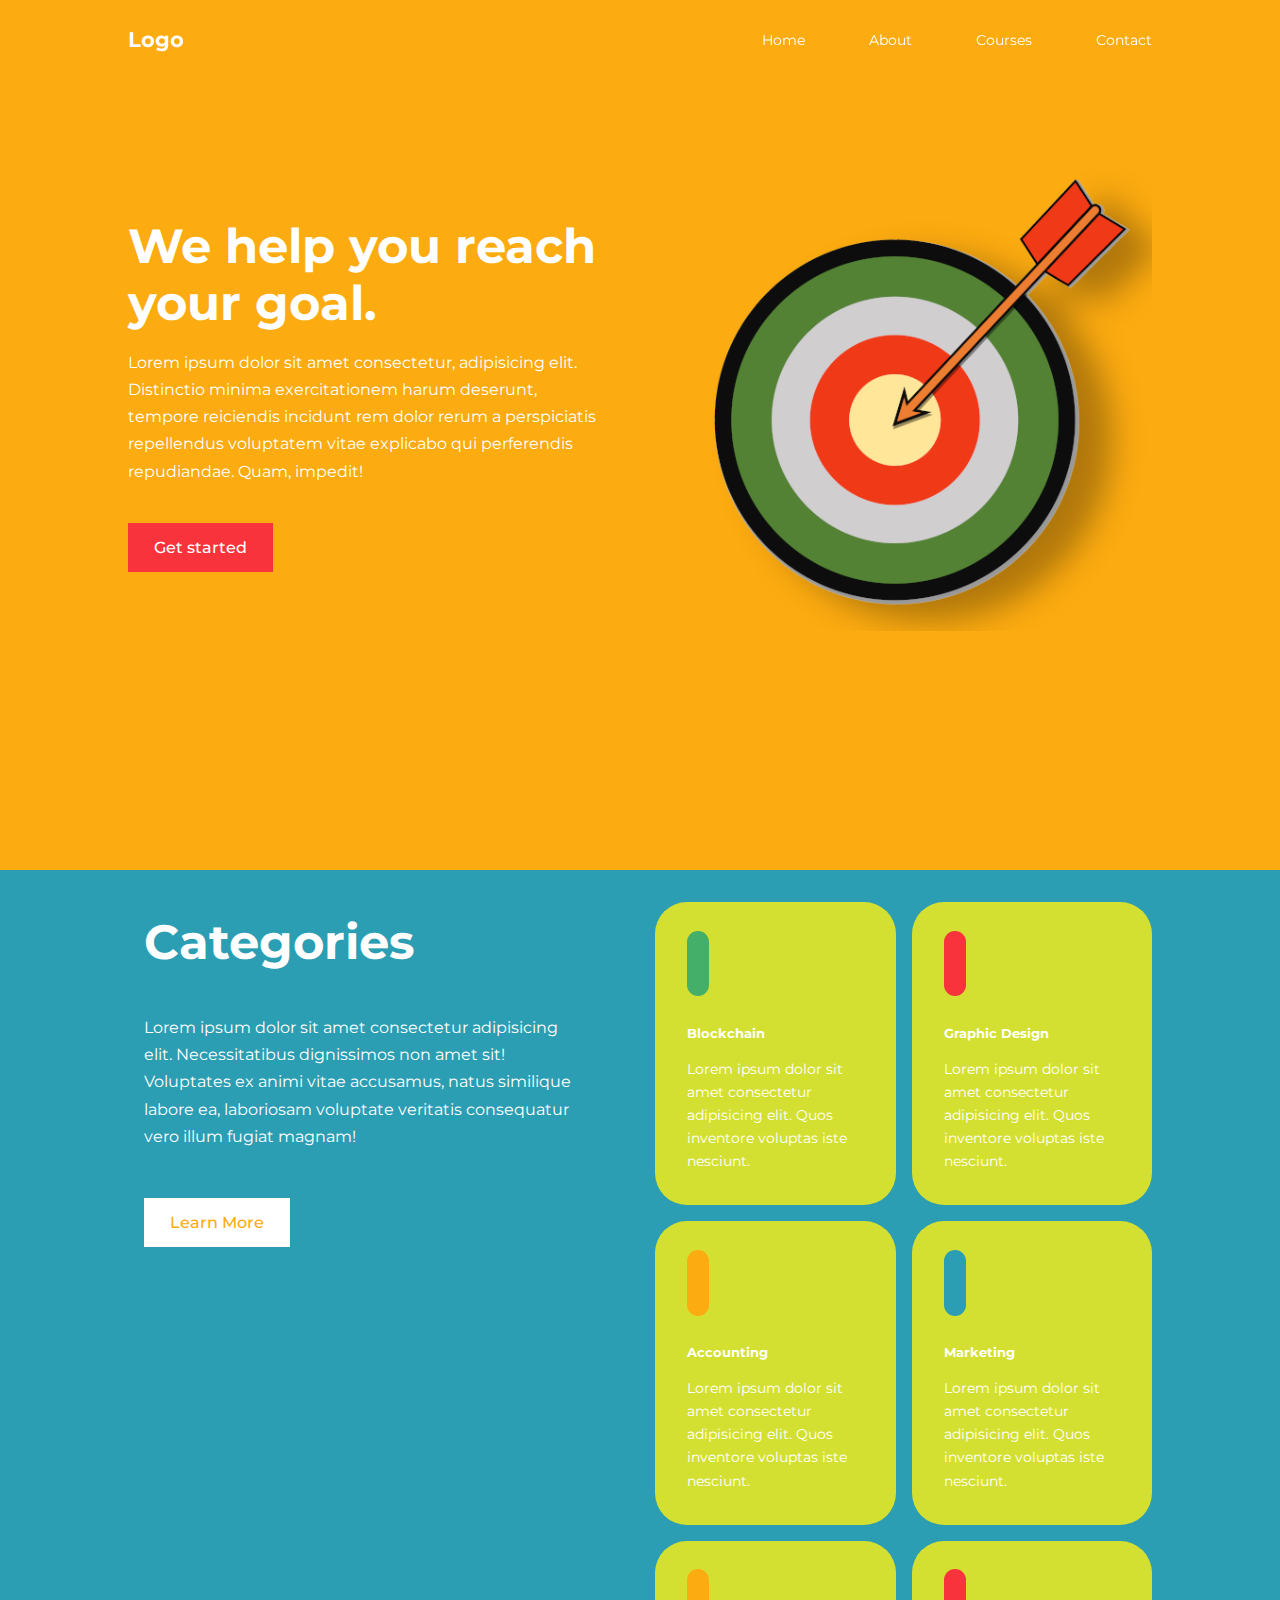
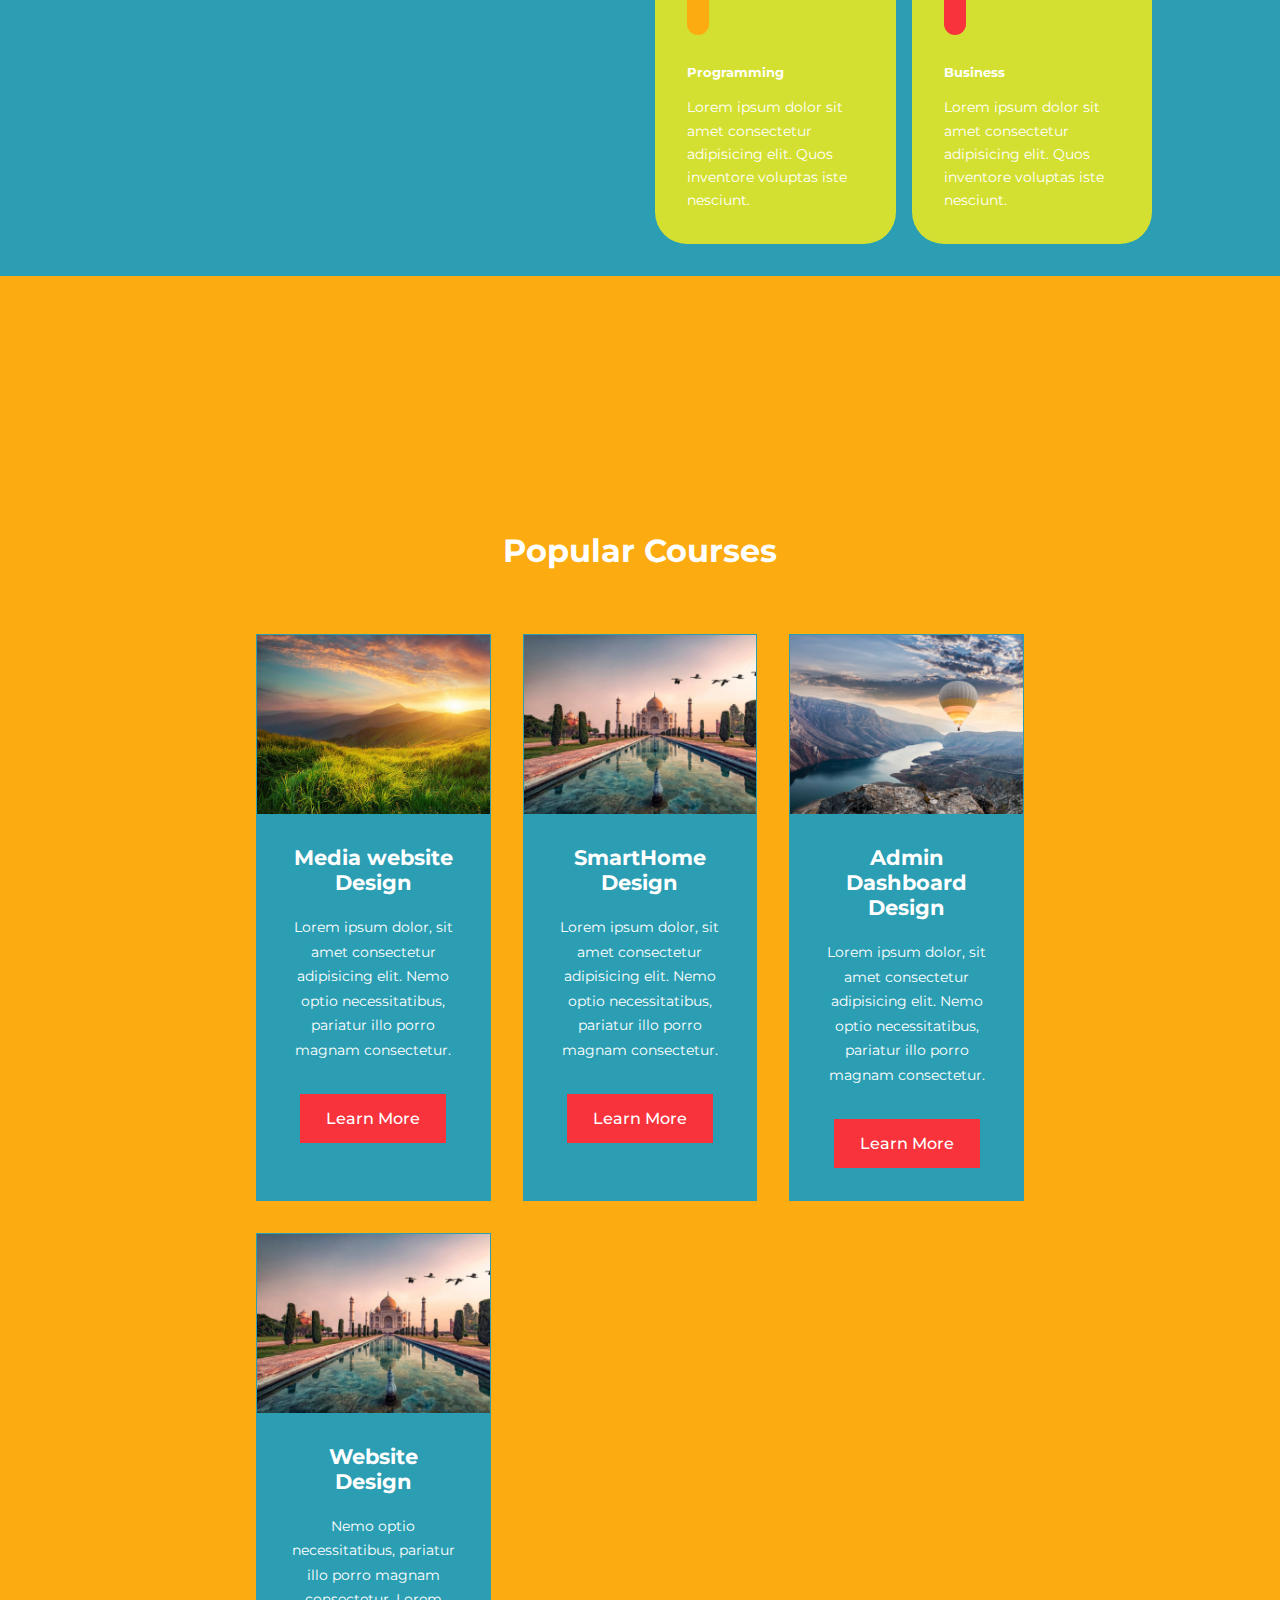
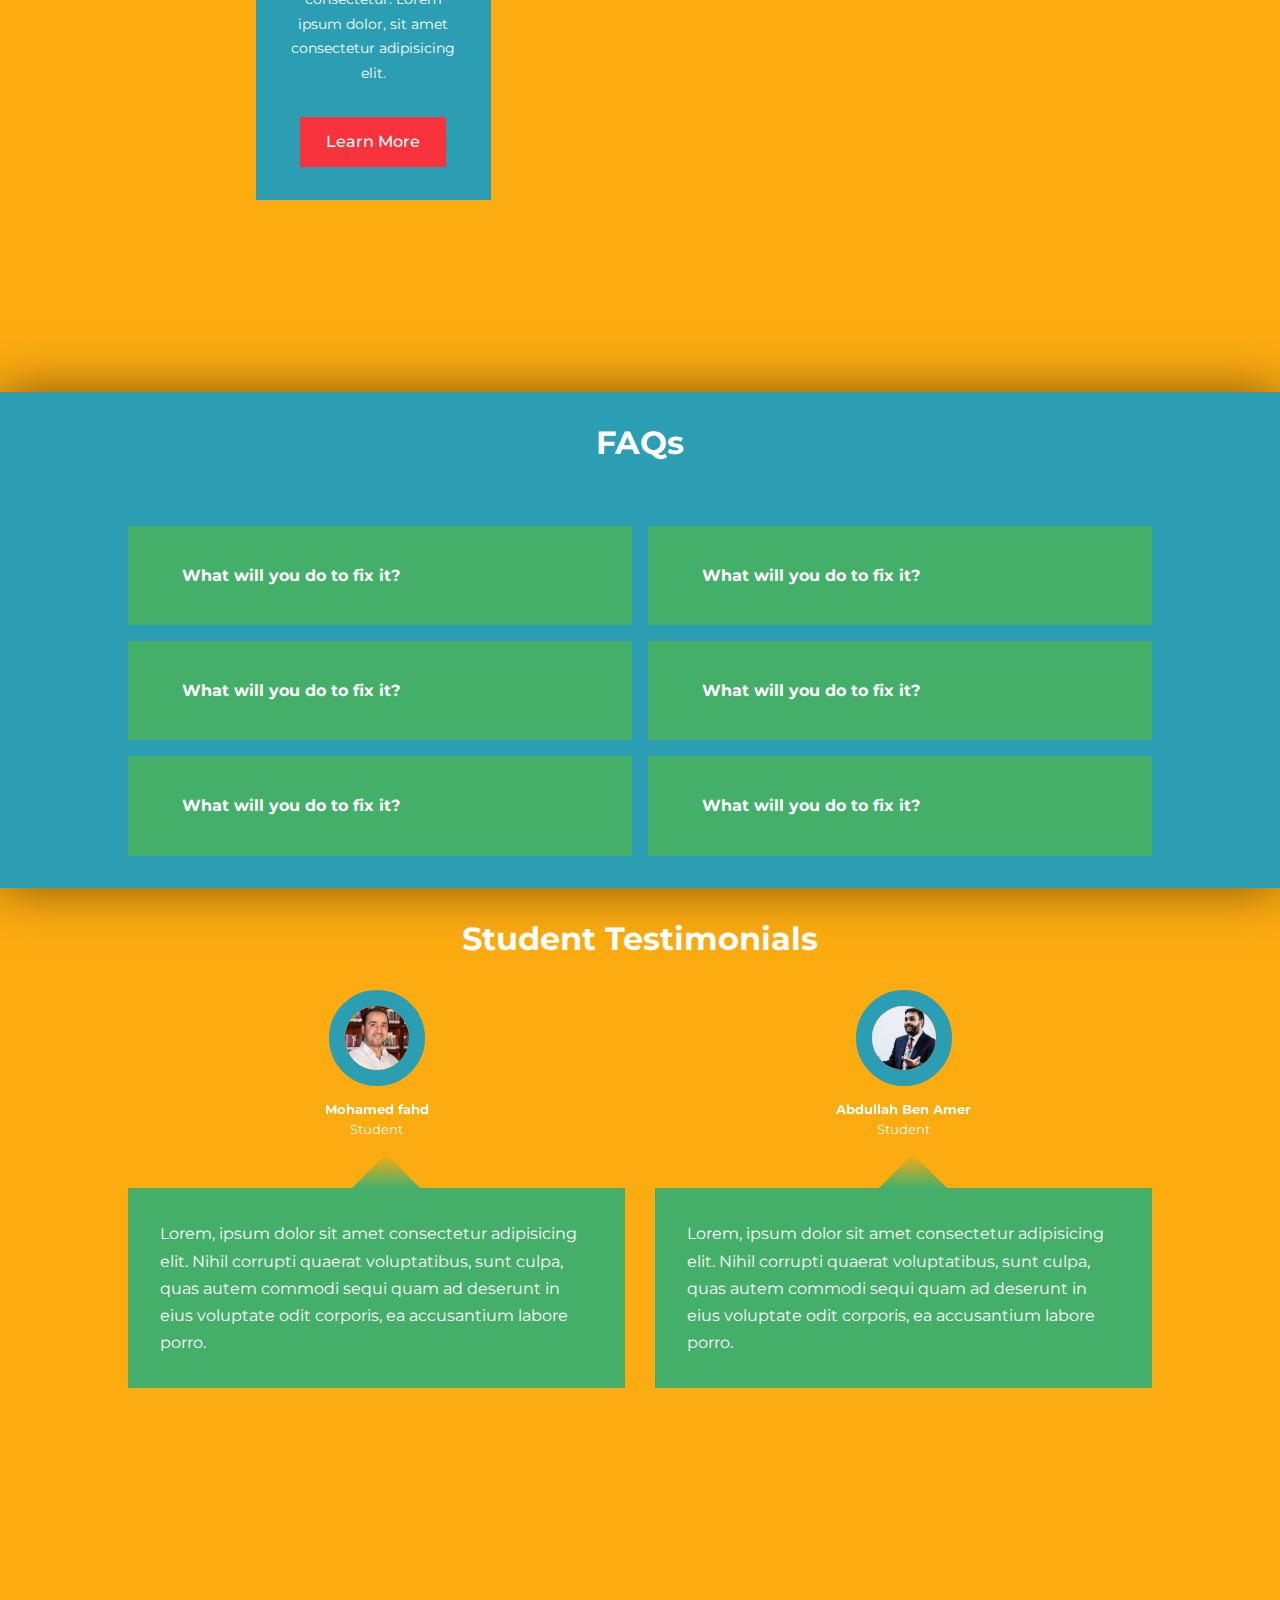
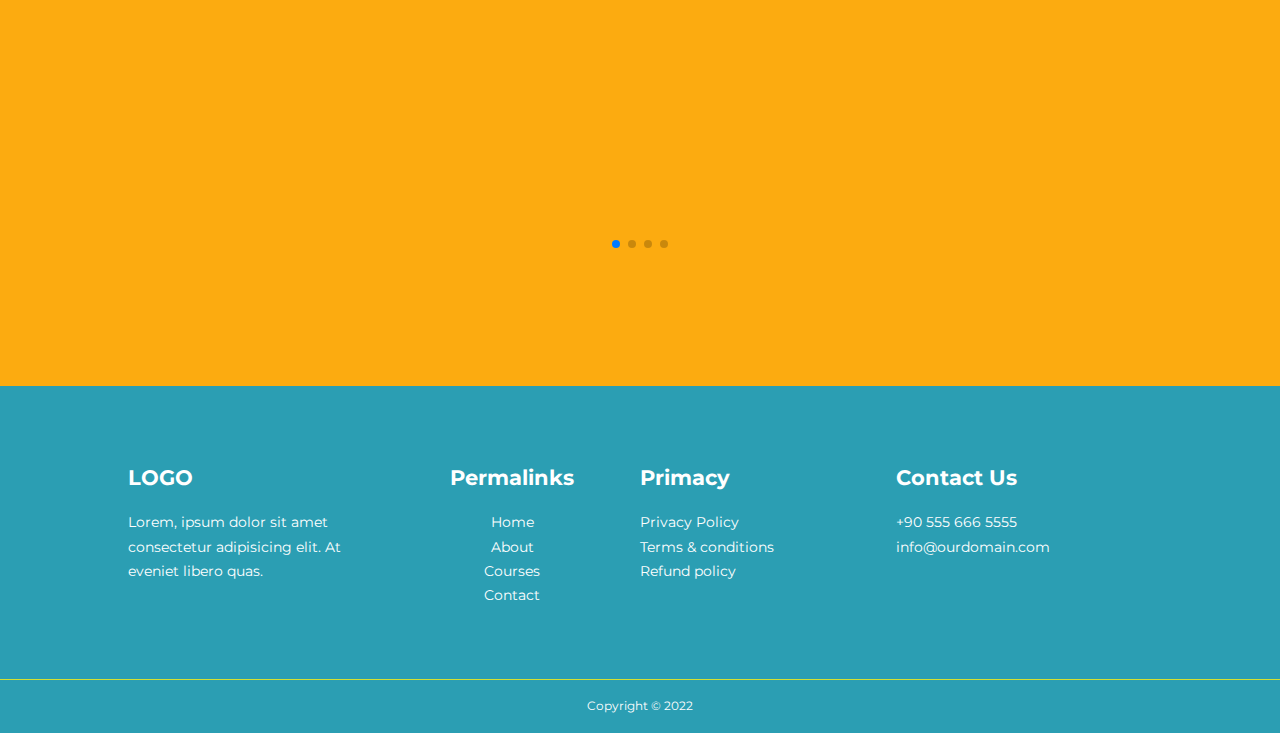
==== index.html @ db9fef86 "First upload education Alt" ====
<html lang="en">
<head>
    <meta charset="UTF-8">
    <meta http-equiv="X-UA-Compatible" content="IE=edge">
    <meta name="viewport" content="width=device-width, initial-scale=1.0">
<link rel="preconnect" href="https://fonts.googleapis.com">
<link rel="preconnect" href="https://fonts.gstatic.com" crossorigin>
<link href="https://fonts.googleapis.com/css2?family=Montserrat:ital,wght@0,100;0,200;0,300;0,400;0,500;0,600;0,700;0,800;0,900;1,100;1,200;1,300;1,400;1,500;1,600;1,700;1,800;1,900&family=Noto+Naskh+Arabic:wght@400;500;600;700&family=Roboto:ital,wght@0,100;0,300;0,400;0,500;1,300&family=Tajawal:wght@200;300;400;500&display=swap" rel="stylesheet">
        <title>education website</title>
       
        <link rel="stylesheet" href="./css/style.css">
        <link rel="stylesheet" href="https://unicons.iconscout.com/release/v2.1.6/css/unicons.css">

        <!-- Swiper JS CSS -->
        <link rel="stylesheet" href="https://unpkg.com/swiper@8/swiper-bundle.min.css"/>

</head>
<body>
  <nav>
    <div class="container nav_container">
      <a href="index.html"><h4>Logo</h4></a>  
      <ul class="nav_menu">
        <li><a href="index.html">Home</a></li>
        <li><a href="about.html">About</a></li>
        <li><a href="courses.html">Courses</a></li>
        <li><a href="contact.html">Contact</a></li>
      </ul>
      <button id="open-menu-btn"><i class="uil uil-bars"></i>
    </button>
    <button id="close-menu-btn"><i class="uil uil-multiply"></i>
    </button>
    </div>
  </nav>  

  <!-- ======== Start of hearder ======== -->
  <header>
    <div class="container header_container">
        <div class="header_left">
            <h1>We help you reach your goal.</h1>
            <p>Lorem ipsum dolor sit amet consectetur, adipisicing elit. Distinctio minima exercitationem harum deserunt, tempore reiciendis incidunt rem dolor rerum a perspiciatis repellendus voluptatem vitae explicabo qui perferendis repudiandae. Quam, impedit!</p>
            <a href="courses.html" class="btn btn-primary">Get started</a>
        </div>

        <div class="header_right">
            <div class="header_right-img">
                <img src="./images/header.png" alt="">
            </div>
        </div>
    </div>
  </header>

  <!-- ======== End of header ======== -->

  <!-- ======= Start of Categories ======== -->
<section class="categories">
<div class="container categories_container">
    <div class="categories_left">
        <h1>Categories</h1>
        <p>Lorem ipsum dolor sit amet consectetur adipisicing elit. Necessitatibus dignissimos non amet sit! Voluptates ex animi vitae accusamus, natus similique labore ea, laboriosam voluptate veritatis consequatur vero illum fugiat magnam!</p>
        <a href="#" class="btn btn-secondary">Learn More</a>
    </div>

    <div class="categories_right">
       <article class="category">
        <span class="category_icon"><i class="uil uil-bitcoin-circle"></i></span>
        <h5>Blockchain</h5>
        <p>Lorem ipsum dolor sit amet consectetur adipisicing elit. Quos inventore voluptas iste nesciunt.</p>
       </article>

       <article class="category">
        <span class="category_icon"><i class="uil uil-arrow"></i></span>
        <h5>Graphic Design</h5>
        <p>Lorem ipsum dolor sit amet consectetur adipisicing elit. Quos inventore voluptas iste nesciunt.</p>
       </article>

       <article class="category">
        <span class="category_icon"><i class="uil uil-apps"></i></span>
        <h5>Accounting</h5>
        <p>Lorem ipsum dolor sit amet consectetur adipisicing elit. Quos inventore voluptas iste nesciunt.</p>
       </article>

       <article class="category">
        <span class="category_icon"><i class="uil uil-award"></i></span>
        <h5>Marketing</h5>
        <p>Lorem ipsum dolor sit amet consectetur adipisicing elit. Quos inventore voluptas iste nesciunt.</p>
       </article>

       <article class="category">
        <span class="category_icon"><i class="uil uil-brackets-curly"></i></span>
        <h5>Programming</h5>
        <p>Lorem ipsum dolor sit amet consectetur adipisicing elit. Quos inventore voluptas iste nesciunt.</p>
       </article>

       <article class="category">
        <span class="category_icon"><i class="uil uil-book-open"></i></span>
        <h5>Business</h5>
        <p>Lorem ipsum dolor sit amet consectetur adipisicing elit. Quos inventore voluptas iste nesciunt.</p>
       </article>
        </div>

    </div>
</section>

<!-- =========== End of Categories ============= -->


<!-- ========= Courses Section ========== -->

<section class="courses">
    <h2>Popular Courses</h2>
    <div class="container courses_container">
        <article class="course">
            <div><img src="./images/course1.jpg" alt=""></div>
            <div class="course_info">
                <h4>Media website Design</h4>
            <p>Lorem ipsum dolor, sit amet consectetur adipisicing elit. Nemo optio necessitatibus, pariatur illo porro magnam consectetur.</p>
            <a href="courses.html" class="btn btn-primary">Learn More</a>

            </div>
            
        </article>

        <article class="course">
            <div><img src="./images/course2.jpg" alt=""></div>
            <div class="course_info">
                <h4>SmartHome Design</h4>
            <p>Lorem ipsum dolor, sit amet consectetur adipisicing elit. Nemo optio necessitatibus, pariatur illo porro magnam consectetur.</p>
            <a href="courses.html" class="btn btn-primary">Learn More</a>
            </div>
            
        </article>

        <article class="course">
            <div><img src="./images/course3.jpg" alt=""></div>
            <div class="course_info">
                <h4>Admin Dashboard Design</h4>
                <p>Lorem ipsum dolor, sit amet consectetur adipisicing elit. Nemo optio necessitatibus, pariatur illo porro magnam consectetur.</p>
                <a href="courses.html" class="btn btn-primary">Learn More</a>
            </div>
           
        </article>

        <article class="course">
            <div><img src="./images/course2.jpg" alt=""></div>
            <div class="course_info">
                <h4>Website Design</h4>
            <p>Nemo optio necessitatibus, pariatur illo porro magnam consectetur. Lorem ipsum dolor, sit amet consectetur adipisicing elit. </p>
            <a href="courses.html" class="btn btn-primary">Learn More</a>

            </div>
            
        </article>
    </div>
</section>

<!-- =============== FAQs section ================== -->

<section class="faqs">
    <h2>FAQs</h2>
    <div class="container faqs_container">
        <article class="faq">
            <div class="faq_icon"><i class="uil uil-plus"></i></div>
            <div class="question_answer">
                <h4>What will you do to fix it?</h4>
                <p>Lorem ipsum dolor sit amet consectetur adipisicing elit. Veritatis dolores commodi eveniet velit corrupti repudiandae aut labore cupiditate porro soluta consectetur quam illo officia asperiores laboriosam modi totam, earum accusamus.</p>
            </div>
        </article>

        <article class="faq">
            <div class="faq_icon"><i class="uil uil-plus"></i></div>
            <div class="question_answer">
                <h4>What will you do to fix it?</h4>
                <p>Lorem ipsum dolor sit amet consectetur adipisicing elit. Veritatis dolores commodi eveniet velit corrupti repudiandae aut labore cupiditate porro soluta consectetur quam illo officia asperiores laboriosam modi totam, earum accusamus.</p>
            </div>
        </article>

        <article class="faq">
            <div class="faq_icon"><i class="uil uil-plus"></i></div>
            <div class="question_answer">
                <h4>What will you do to fix it?</h4>
                <p>Lorem ipsum dolor sit amet consectetur adipisicing elit. Veritatis dolores commodi eveniet velit corrupti repudiandae aut labore cupiditate porro soluta consectetur quam illo officia asperiores laboriosam modi totam, earum accusamus.</p>
            </div>
        </article>

        <article class="faq">
            <div class="faq_icon"><i class="uil uil-plus"></i></div>
            <div class="question_answer">
                <h4>What will you do to fix it?</h4>
                <p>Lorem ipsum dolor sit amet consectetur adipisicing elit. Veritatis dolores commodi eveniet velit corrupti repudiandae aut labore cupiditate porro soluta consectetur quam illo officia asperiores laboriosam modi totam, earum accusamus.</p>
            </div>
        </article>

        <article class="faq">
            <div class="faq_icon"><i class="uil uil-plus"></i></div>
            <div class="question_answer">
                <h4>What will you do to fix it?</h4>
                <p>Lorem ipsum dolor sit amet consectetur adipisicing elit. Veritatis dolores commodi eveniet velit corrupti repudiandae aut labore cupiditate porro soluta consectetur quam illo officia asperiores laboriosam modi totam, earum accusamus.</p>
            </div>
        </article>

        <article class="faq">
            <div class="faq_icon"><i class="uil uil-plus"></i></div>
            <div class="question_answer">
                <h4>What will you do to fix it?</h4>
                <p>Lorem ipsum dolor sit amet consectetur adipisicing elit. Veritatis dolores commodi eveniet velit corrupti repudiandae aut labore cupiditate porro soluta consectetur quam illo officia asperiores laboriosam modi totam, earum accusamus.</p>
            </div>
        </article>
    </div>
</section>

<!-- =============== End of FAQs section ================== -->

<!-- ================= Testimonial section ================ -->

<section class="container testimonials_container mySwiper">
    <h2>Student Testimonials</h2>
    <div class="swiper-wrapper">
        <!---- swiper classes are imported and included from swiperjs.com ----->
        <article class="testimonial swiper-slide"> 
            <div class="avatar">
                <img src="./images/mf.jpg">
             </div>

                <div class="testimonial_info">
                    <h5>Mohamed fahd</h5>
                    <small>Student</small>
                </div>
                <div class="testimonial_body">
                    <p>Lorem, ipsum dolor sit amet consectetur adipisicing elit. Nihil corrupti quaerat voluptatibus, sunt culpa, quas autem commodi sequi quam ad deserunt in eius voluptate odit corporis, ea accusantium labore porro.

                    </p>
                </div>
        </article>     

        <article class="testimonial swiper-slide"> 
            <div class="avatar">
                <img src="./images/a.jpg">
             </div>

                <div class="testimonial_info">
                    <h5>Abdullah Ben Amer</h5>
                    <small>Student</small>
                </div>
                <div class="testimonial_body">
                    <p>Lorem, ipsum dolor sit amet consectetur adipisicing elit. Nihil corrupti quaerat voluptatibus, sunt culpa, quas autem commodi sequi quam ad deserunt in eius voluptate odit corporis, ea accusantium labore porro.
                        
                    </p>
                </div>
        </article>     

        <article class="testimonial swiper-slide"> 
            <div class="avatar">
                <img src="./images/oy.jpg">
             </div>

                <div class="testimonial_info">
                    <h5>Osama Younis</h5>
                    <small>Student</small>
                </div>
                <div class="testimonial_body">
                    <p>Lorem, ipsum dolor sit amet consectetur adipisicing elit. Nihil corrupti quaerat voluptatibus, sunt culpa, quas autem commodi sequi quam ad deserunt in eius voluptate odit corporis, ea accusantium labore porro.
                        
                    </p>
                </div>
        </article>     

        <article class="testimonial swiper-slide"> 
            <div class="avatar">
                <img src="./images/ahmed.jpg">
             </div>

                <div class="testimonial_info">
                    <h5>Bashir Sami</h5>
                    <small>Student</small>
                </div>
                <div class="testimonial_body">
                    <p>Lorem, ipsum dolor sit amet consectetur adipisicing elit. Nihil corrupti quaerat voluptatibus, sunt culpa, quas autem commodi sequi quam ad deserunt in eius voluptate odit corporis, ea accusantium labore porro.
                        
                    </p>
                </div>
        </article>     

        <article class="testimonial swiper-slide"> 
            <div class="avatar">
                <img src="./images/a.jpg">
             </div>

                <div class="testimonial_info">
                    <h5>Ali Bashir</h5>
                    <small>Student</small>
                </div>
                <div class="testimonial_body">
                    <p>Lorem, ipsum dolor sit amet consectetur adipisicing elit. Nihil corrupti quaerat voluptatibus, sunt culpa, quas autem commodi sequi quam ad deserunt in eius voluptate odit corporis, ea accusantium labore porro.
                        
                    </p>
                </div>
        </article>     
        <div class="swiper-pagination"></div>
        
    </div>
    
</section>

 <!-- ===================  End of Testimonial section ===================== -->

<footer>
    <div class="container footer_container">
        <div class="footer_1">
            <a href="index.html" class="footer_logo"><h4>LOGO</h4></a>
            <p>Lorem, ipsum dolor sit amet consectetur adipisicing elit. At eveniet libero quas.</p>
         </div>
         <div class="footer_2">
            <h4>Permalinks</h4>
            <ul class="permalinks">
                <li><a href="index.html">Home</a></li>
                <li><a href="about.html">About</a></li>
                <li><a href="courses.html">Courses</a></li>
                <li><a href="contact.html">Contact</a></li>

            </ul>
        </div>

            <div class="footr_3">
                <h4>Primacy</h4>
                <ul class="privacy">
                    <li><a href="#">Privacy Policy</a></li>
                    <li><a href="#">Terms & conditions</a></li>
                    <li><a href="#">Refund policy</a></li>
                    
                </ul>
            </div>

            <div class="footer_4">
                <h4>Contact Us</h4>
            <div>
                <p>+90 555 666 5555</p>
                <p>info@ourdomain.com</p>
            </div>

            <ul class="footer_socials">
                <li><a href="#"><i class="uil uil-facebook-f"></i></a></li>
                <li><a href="#"><i class="uil uil-instagram-alt"></i></a></li>
                <li><a href="#"><i class="uil uil-twitter"></i></a></li>
                <li><a href="#"><i class="uil uil-linkedin-alt"></i></a></li>
            </ul>
            </div>
                       
    </div>
    <div class="footer_copyright">
        <small>Copyright &copy; 2022</small>
    </div>
</footr>

<script src="https://unpkg.com/swiper@8/swiper-bundle.min.js"></script>
<script src="./scripts/main.js"></script>

<script>
    var swiper = new Swiper(".mySwiper", {
      slidesPerView: 1,
      spaceBetween: 30,
      pagination: {
        el: ".swiper-pagination",
        clickable: true,
      },

      //when on mobile screen width of >= 600px
       breakpoints: {
            600: {
                slidesPerView: 2
            }
       }

    });
  </script>


</body>
</html>
---- css/style.css ----
* {
    margin: 0;
    padding: 0;
    border: 0;
    outline: 0;
    text-decoration: none;
    list-style: none;
    box-sizing: border-box;
}

:root {

    --color-primary: #44af69;
    --color-success: #fcab10;
    --color-warning: #2B9EB3;
    --color-danger: #f8333c;
    --color-danger-variant: rgba(247,88,66,0.4);
    --color-white: #fff;
    --color-light: rgba(255,255,255,0.7);
    --color-black: #000;
    --color-bg: #fcab10;
    --color-bg1: #2B9EB3;
    --color-bg2: #d4e031;

    --container-width-lg: 80%;
    --container-width-md: 90%;
    --container-width-sm: 94%;

    --transition: all 400ms ease;
}

body {
    font-family: 'Montserrat', sans-serif;
    line-height: 1.7;
    background: var(--color-bg);
    color:var(--color-white);
}

.container {
    width: var(--container-width-lg);
    margin: 0 auto;
}

section {
    padding: 2rem 0; /*1 REM = 16 PIXEL*/
}

section h2 {
text-align: center;
margin-bottom: 4 rem;
}

h1, h2, h3, h4, h5 {
    line-height: 1.2;
}

h1 {
    font-size: 3rem;
}

h2 {
    font-size: 2rem;
    }

h3 {
    font-size: 1.6rem;
    }

h4 {
    font-size: 1.3rem;
    }

a {
    color: var(--color-white);
}

img {
    width: 100%;
    display: block;
    object-fit: cover;
}

.btn {
    display: inline-block;
    background: var(--color-white);
    color: var(--color-black);
    padding: 1 rem 2rem;
    border: 1px solid transparent;
    font-weight: 500;
    transition: var(--transition);
}

.btn:hover {
    background: transparent;
    color: var(--color-white);
    border-color: var(--color-white);
}

.btn-primary {
    background: var(--color-danger);
    color: var(--color-white);
    padding: 10px 25px;
}

.btn-secondary {
    background: var(--color-white);
    color: var(--color-bg);
    padding: 10px 25px;
}

/*============== NAVBAR =============*/

nav {
    background: transparent;
    width: 100%;
    /* width: 100vm; */
    height: 5rem;
    position: fixed;
    top: 0;
    z-index: 11;
}

.nav_container {
    height: 100%;
    display: flex;
    justify-content: space-between;
    align-items: center;
}

nav button {
    display: none;
    }

.nav_menu {
    display: flex;
    align-items: center;
    gap: 4rem;
}

.nav_menu a {
    font-size: 0.9rem;
    transition: var(--transition);
    }

.nav_menu a:hover {
    color: var(--color-primary);
    

}

/*used in Javascript to change the navbar background color*/
.window-scroll {
    background: var(--color-primary);
    box-shadow: 0 1rem 2rem rgba(0,0,0,0.2);
}
/*======== hearder styles======== */

header {
    position: relative;
    top: 5rem;
    /* overflow: hidden; */
    height: 70vh;
    margin-bottom: 15rem;

}

.header_container {
    display: grid;
    grid-template-columns: 1fr 1fr;
    align-items: center;
    gap: 5rem;
    height: 100%;
}

.header_left p {
    margin: 1rem 0 2.4rem;
}

.header_right {
    overflow: hidden;
}

.header_right img {
    filter: drop-shadow(2rem 1rem 1rem rgba(0,0,0,0.3));
   
}

/*======== Categories ======== */

.categories {
    background: var(--color-bg1);
    /* height: 29rem; */
}

.categories h1 {
    line-height: 1;
    margin-bottom: 3rem;
}

.categories_container {
    display: grid;
    /* grid-template-columns: 39% 59%; */
    grid-template-columns: repeat(auto-fit, minmax(300px, 1fr)); 
    /*Adapt with small screens*/
    grid-column-gap: 30px; /* horizontal space*/
    grid-row-gap: 30px; /* vertical space*/
}

.categories_left {
    margin-right: 2rem;
    padding: 1rem;
}

.categories_left p {
    margin: 1rem 0 3rem;
}


.categories_right {
    display: grid;
    grid-template-columns: repeat(auto-fit, minmax(200px, 1fr));
    gap: 1rem;
}

.category {
    background: var(--color-bg2);
    padding: 2rem;
    border-radius: 2rem;
    transition: var(--transition);
}

.category:hover {
    box-shadow: 0 3rem 3rem rgba(0,0,0,0.3);
    z-index: 1;
}

.category:nth-child(2) .category_icon {
    background: var(--color-danger);
}

.category:nth-child(3) .category_icon {
    background: var(--color-success);
}

.category:nth-child(4) .category_icon {
    background: var(--color-warning);
}

.category:nth-child(5) .category_icon {
    background: var(--color-success);
}

.category:nth-child(6) .category_icon {
    background: var(--color-danger);
}

.category_icon {
    background: var(--color-primary);
    padding: 0.7rem;
    border-radius: 0.9rem;
    font-size: 2.2rem;
}


.category h5 {
    margin: 2rem 0 1rem;
}

.category p {
    font-size: 0.85rem;
}


/* ============= Popular Courses ============== */

.courses {
    margin: 10rem;
}

.courses h2 {
    margin: 4rem;
}

.courses_container {
    display: grid;
    grid-template-columns: repeat(3, 1fr);
    gap: 2rem;
}

.course {
    background: var(--color-bg1);
    text-align: center;
    border: 1px solid transparent;
    transition: var(--transition);
}

.course:hover {
    background: transparent;
    border-color: var(--color-primary);
}

.course_info {
    padding: 2rem;

}

.course_info p {
    padding: 1.2rem 0 2rem;
    font-size: 0.9rem;

}

/* ====================  FAQs styles  ====================== */

.faqs {
    background: var(--color-bg1);
    box-shadow: 0 0 3rem rgba(0,0,0,0.5);
  
}

.faqs h2 {
    margin-bottom: 4rem;
}

.faqs_container {
    display: grid;
    grid-template-columns: 1fr 1fr;
    gap: 1rem;

}

.faq {
    padding: 2rem;
    display: flex;
    align-items: center;
    gap: 1.4rem;
    height: fit-content;
    background: var(--color-primary);
    cursor: pointer;
}

.faq h4 {
    font-size: 1rem;
    line-height: 2.2;
}

.faq_icon {
    align-self: flex-start;
    font-size: 1.2rem;
}

.faq p {
    margin-top: 0.8rem;
    display: none;
}

.faq.open p {
    display: block;
}

/* ==============Testimonials============= */

.testimonials_container {
    overflow-x: hidden;
    position: relative;
    margin-bottom: 5rem;
}

.testimonial {
    padding-top: 2rem;
}

.avatar {
    width: 6rem;
    height: 6rem;
    border-radius: 50%;
    overflow: hidden;
    margin: 0 auto 1rem;
    border: 1rem solid var(--color-bg1);
}

.testimonial_info {
    text-align: center;
}

.testimonial_body {
    background: var(--color-primary);
    padding: 2rem;
    margin-top: 3rem;
    position: relative;
}

.testimonial_body::before {
    content: "";
    display: block;
    background: linear-gradient(135deg, transparent, var(--color-primary), var(--color-primary));
    width: 3rem;
    height: 3rem;
    position: absolute;
    left: 47%;
    top: -1.5rem;
    transform: rotate(45deg);
}


.swiper-wrapper {
    /* padding-bottom: 1rem !important; */
    margin-bottom: 1rem !important;
}
/* ==============Footer styles ============= */

footer {
    background: var(--color-bg1);
    padding-top: 5rem;
    font-size: 0.9rem;

}

.footer_container {
    display: grid;
    grid-template-columns: repeat(4, 1fr);
}

.footer_container > div h4 {
    margin-bottom: 1.2rem;
}

.footer_1 p {
    margin: 0 1rem 2rem 0;

}

.footer_2 {
    text-align: center;
}

.footer_3 {
    margin: 0 1rem 2rem 0;
}

.footer ul li {
    margin-bottom: 0.7rem;
}

.footer ul li a:hover {
    text-decoration: underline;
}

.footer_socials {
    display: flex;
    gap: 1.2rem;
    font-size: 1.4rem;
    margin-top: 2rem;
}

.footer_copyright {
    text-align: center;
    margin-top: 4rem;
    padding: 1rem 0;
    border-top: 1px solid var(--color-bg2);
}

/* ========= MEDIA QUERIES (TABLET)======= */

@media screen and (max-width: 1024px) {
   .container {
        width: var(--container-width-md);
     
   }
    
   h1 {
    font-size: 2.2rem;
   }

   h2 {
    font-size: 1.7rem;
   }

   h3 {
    font-size: 1.4rem;
   }

   h4 {
    font-size: 1.2rem;
   }

   /* ============ tablet Navbar ==========*/

   nav button {
    display: inline-block;
    background: transparent;
    font-size: 1.8rem;
    color: var(--color-white);
    cursor: pointer;
   }

   nav button#close-menu-btn {
    display: none;
   }

.nav_menu {
    position: fixed;
    top: 5rem;
    right: 5%;
    height: fit-content;
    width: 18rem;
    flex-direction: column;
    gap: 0;
    display: none;
}

.nav_menu li {
    width: 100%;
    height: 5.8rem;
    animation: animateNavItems 400ms linear forwards;
    transform-origin: top right;
    opacity: 0;
}

.nav_menu li:nth-child(2) {
    animation-delay: 200ms;
}

.nav_menu li:nth-child(3) {
    animation-delay: 400ms;
}

.nav_menu li:nth-child(4) {
    animation-delay: 600ms;
}


@keyframes animateNavItems {
    0% {
        transform: rotateZ(-90deg);
    }
    100% {
        transform: rotateZ(0deg);
        opacity: 1;

    }
    
}
.nav_menu li a {
    background: var(--color-primary);
    box-shadow: -4rem 6rem 10rem rgba(0, 0, 0, 0.6);
    width: 100%;
    height: 100%;
    display:grid;
    place-items: center;
}

.nav_menu li a:hover {
    background: var(--color-bg2);
    color: var(--color-white);
}

/* ========= Header section for tablet ======= */

header {
    height: 52vh;
    margin-bottom: 4rem;
     overflow: hidden;
}

.header_container {
    gap: 0;
    /* padding-top: 20rem; */
    padding-bottom: 3rem;
  

}

/* ======= Categories ======= */
    .categories {
        height: auto;
    }

    
    .categories_left {
        margin-right: 0;
    }

    .categories_right {
        display: grid;
        grid-template-columns: repeat(minmax(300px, 1fr));
    }


        /* ========= Courses ========== */
    .courses {
        margin-top: 0px;
    }

    .courses_container {
        grid-template-columns: 1fr;
  
    }

    /* ========== FAQs ========== */

    .faqs_container {
        grid-template-columns: 1fr;
    }

    .faq {
        padding: 1.5rem;
    }

     /* ========== Footer ========== */

     .footer_container {
        grid-template-columns: 1fr 1fr;
        row-gap: 2rem;
     }
}
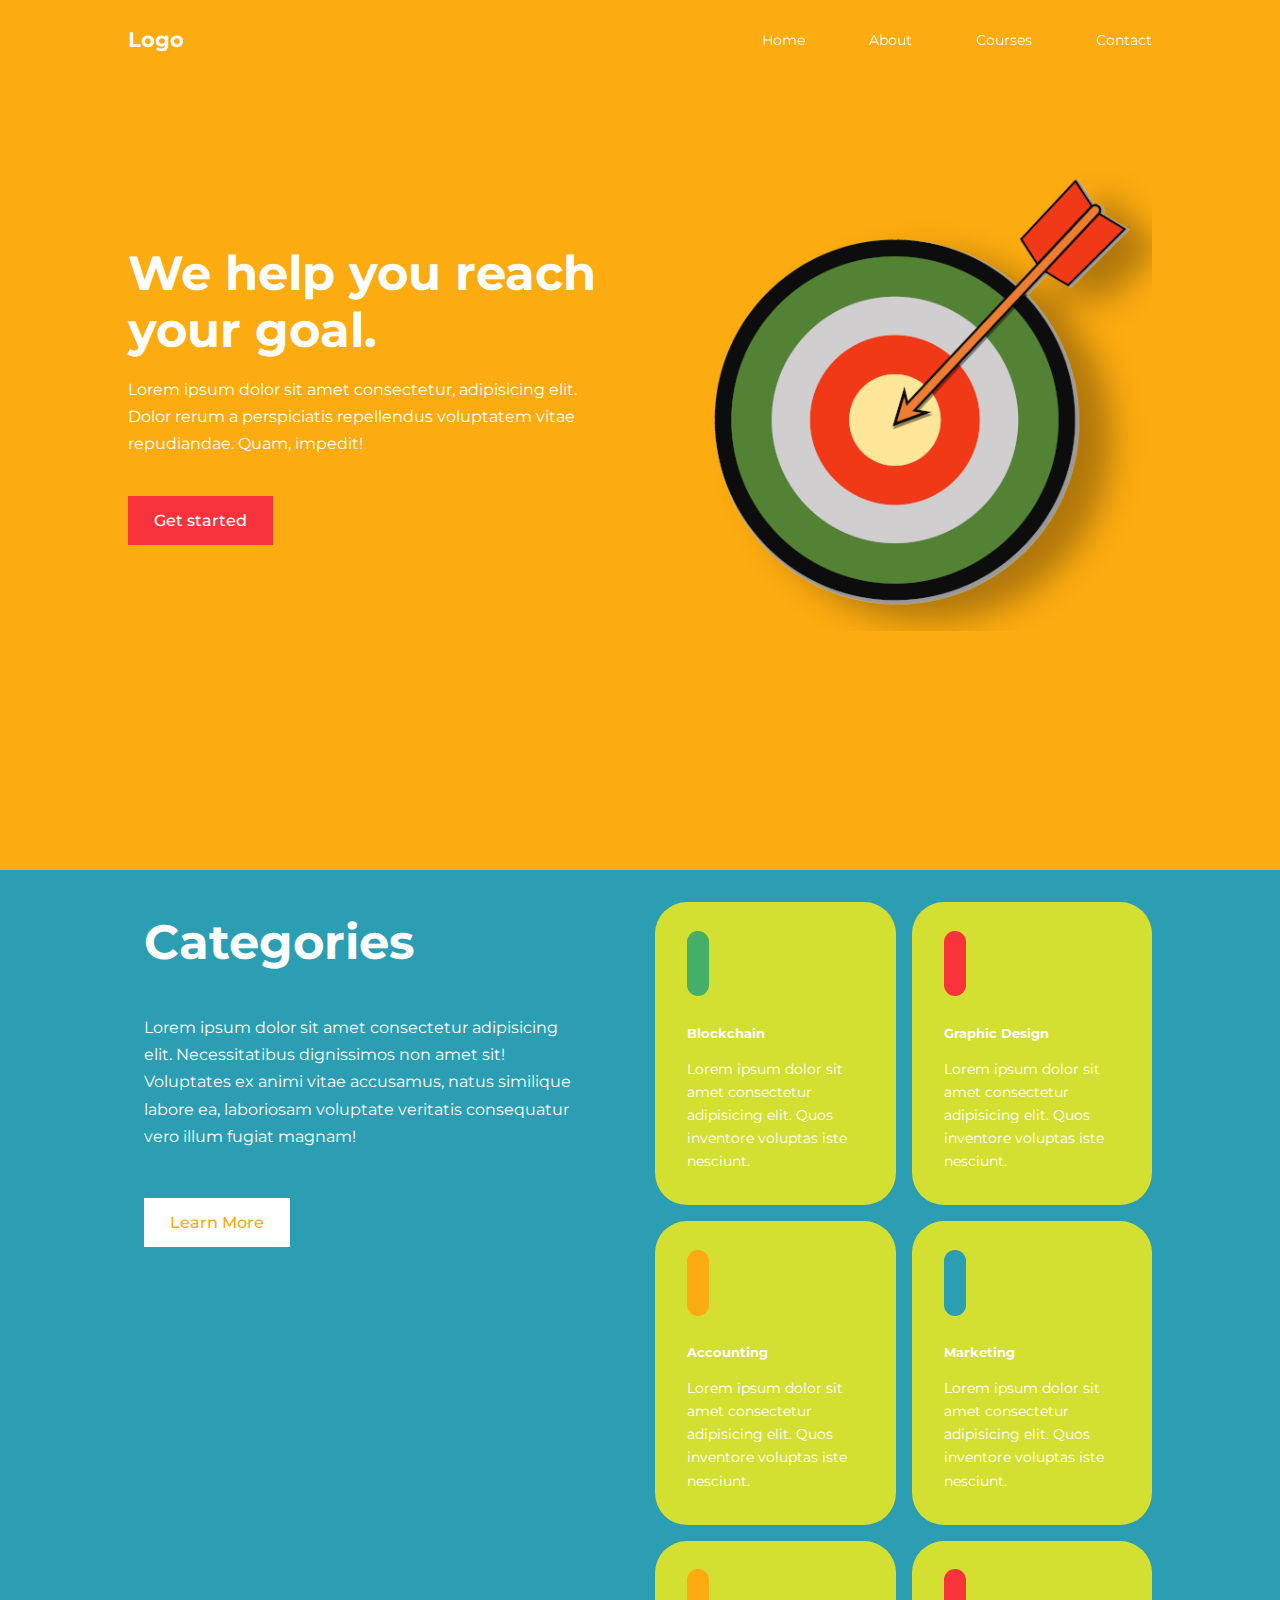
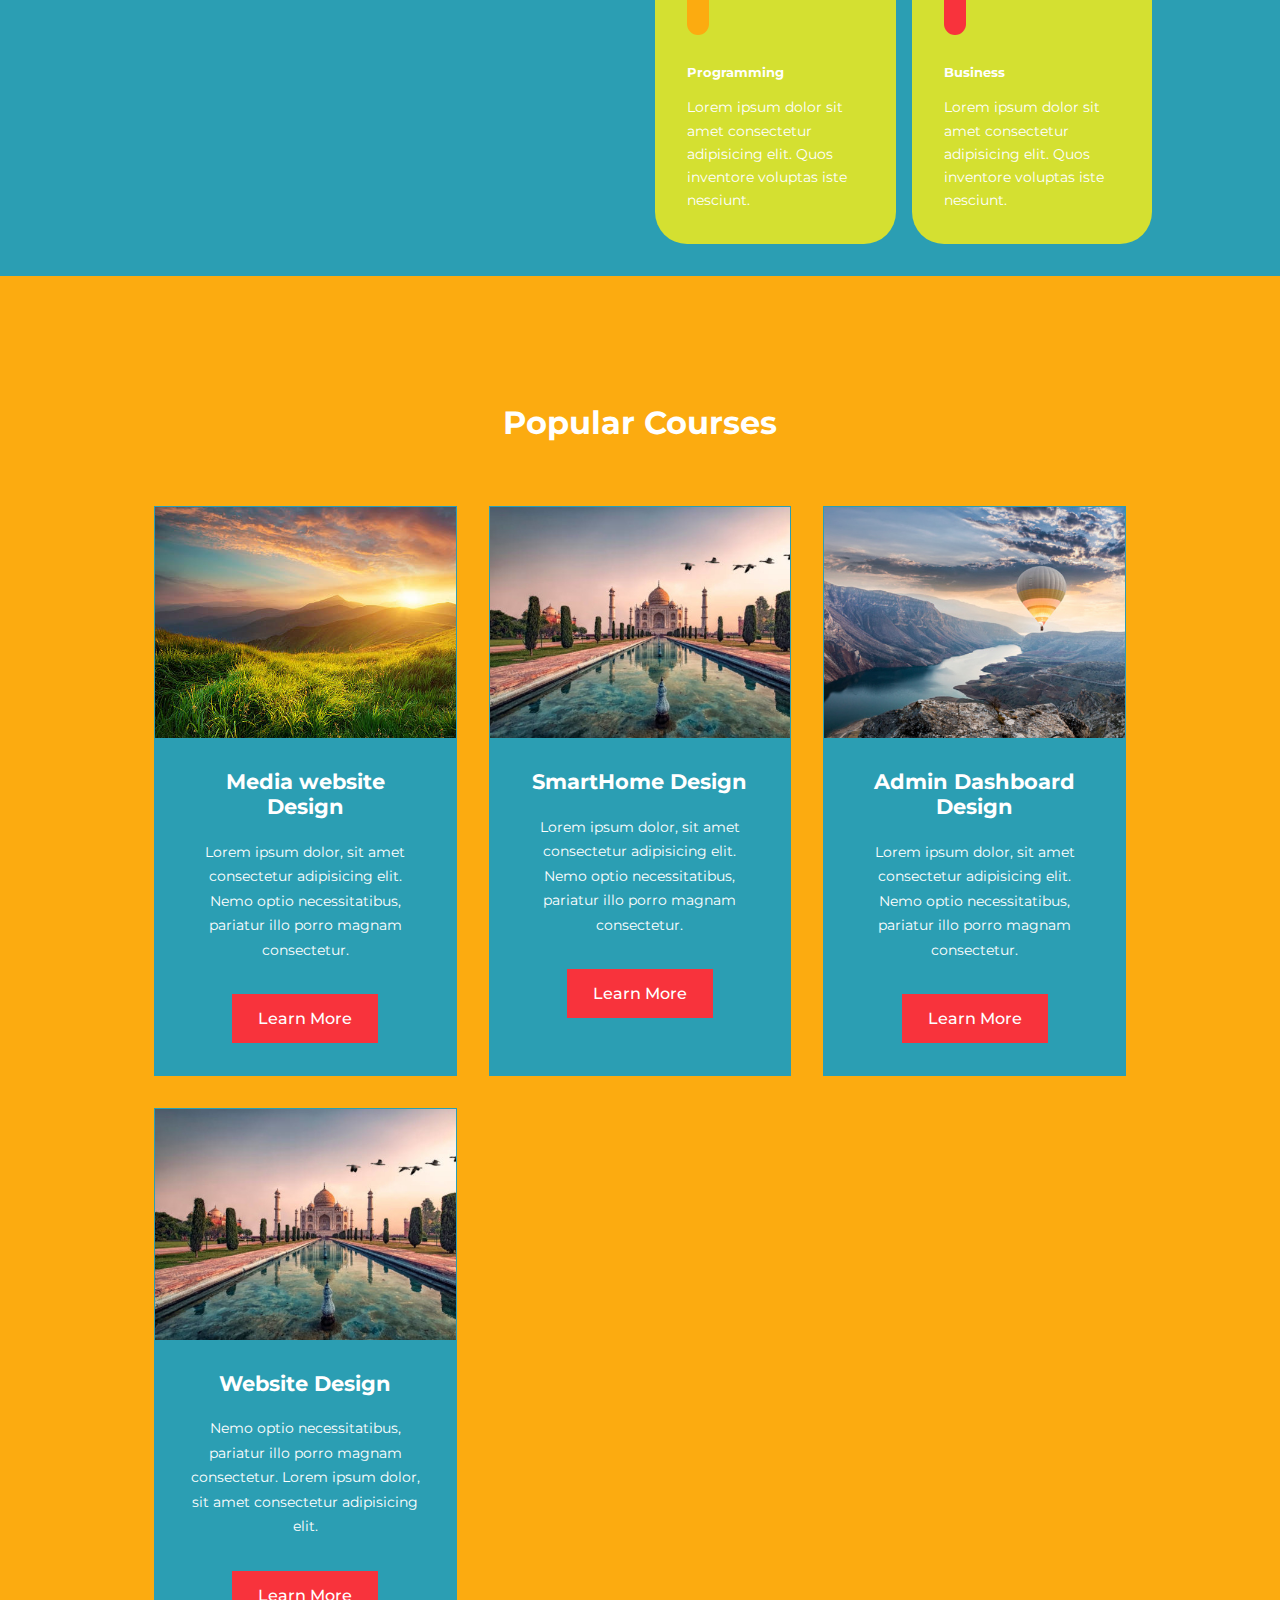
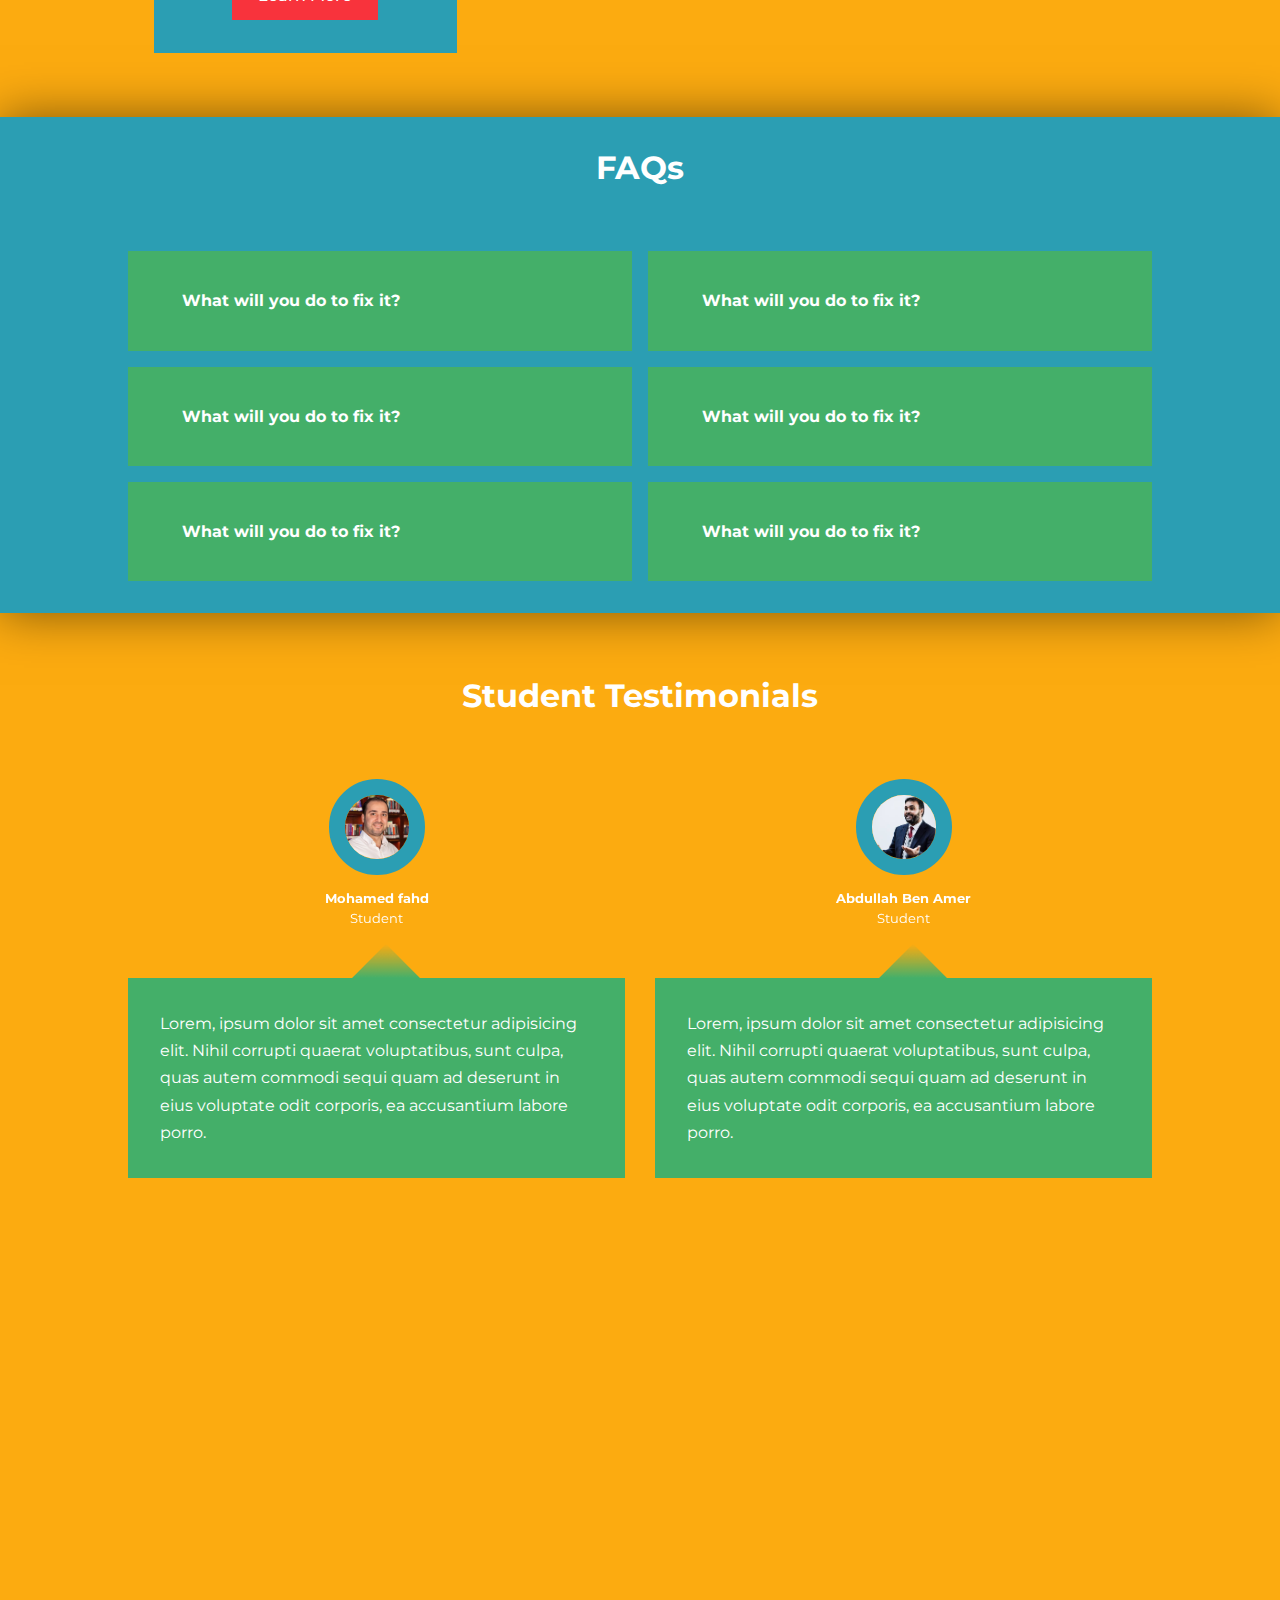
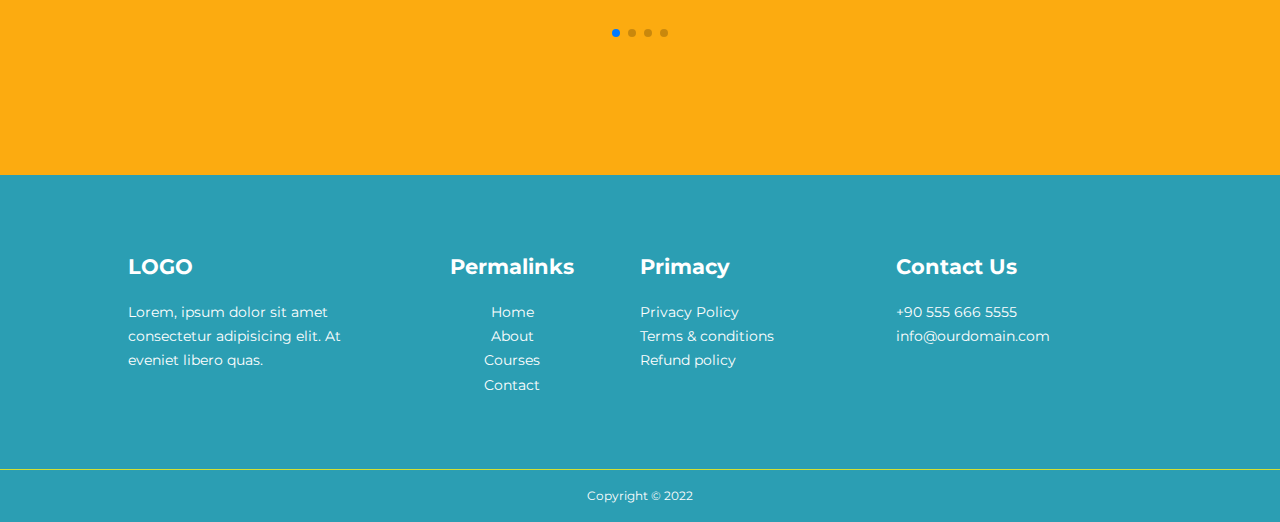
==== commit 82bef2d8: "second upload" ====
--- a/index.html
+++ b/index.html
@@ -37,7 +37,7 @@
     <div class="container header_container">
         <div class="header_left">
             <h1>We help you reach your goal.</h1>
-            <p>Lorem ipsum dolor sit amet consectetur, adipisicing elit. Distinctio minima exercitationem harum deserunt, tempore reiciendis incidunt rem dolor rerum a perspiciatis repellendus voluptatem vitae explicabo qui perferendis repudiandae. Quam, impedit!</p>
+            <p>Lorem ipsum dolor sit amet consectetur, adipisicing elit. Dolor rerum a perspiciatis repellendus voluptatem vitae repudiandae. Quam, impedit!</p>
             <a href="courses.html" class="btn btn-primary">Get started</a>
         </div>
 
@@ -62,7 +62,7 @@
 
     <div class="categories_right">
        <article class="category">
-        <span class="category_icon"><i class="uil uil-bitcoin-circle"></i></span>
+        <span class="category_icon"><i class="uil uil-qrcode-scan"></i></span>
         <h5>Blockchain</h5>
         <p>Lorem ipsum dolor sit amet consectetur adipisicing elit. Quos inventore voluptas iste nesciunt.</p>
        </article>
--- a/css/style.css
+++ b/css/style.css
@@ -274,7 +274,7 @@
 /* ============= Popular Courses ============== */
 
 .courses {
-    margin: 10rem;
+    margin: 2rem;
 }
 
 .courses h2 {
@@ -364,6 +364,10 @@
     overflow-x: hidden;
     position: relative;
     margin-bottom: 5rem;
+}
+
+.testimonials_container h2 {
+    padding: 2rem;
 }
 
 .testimonial {
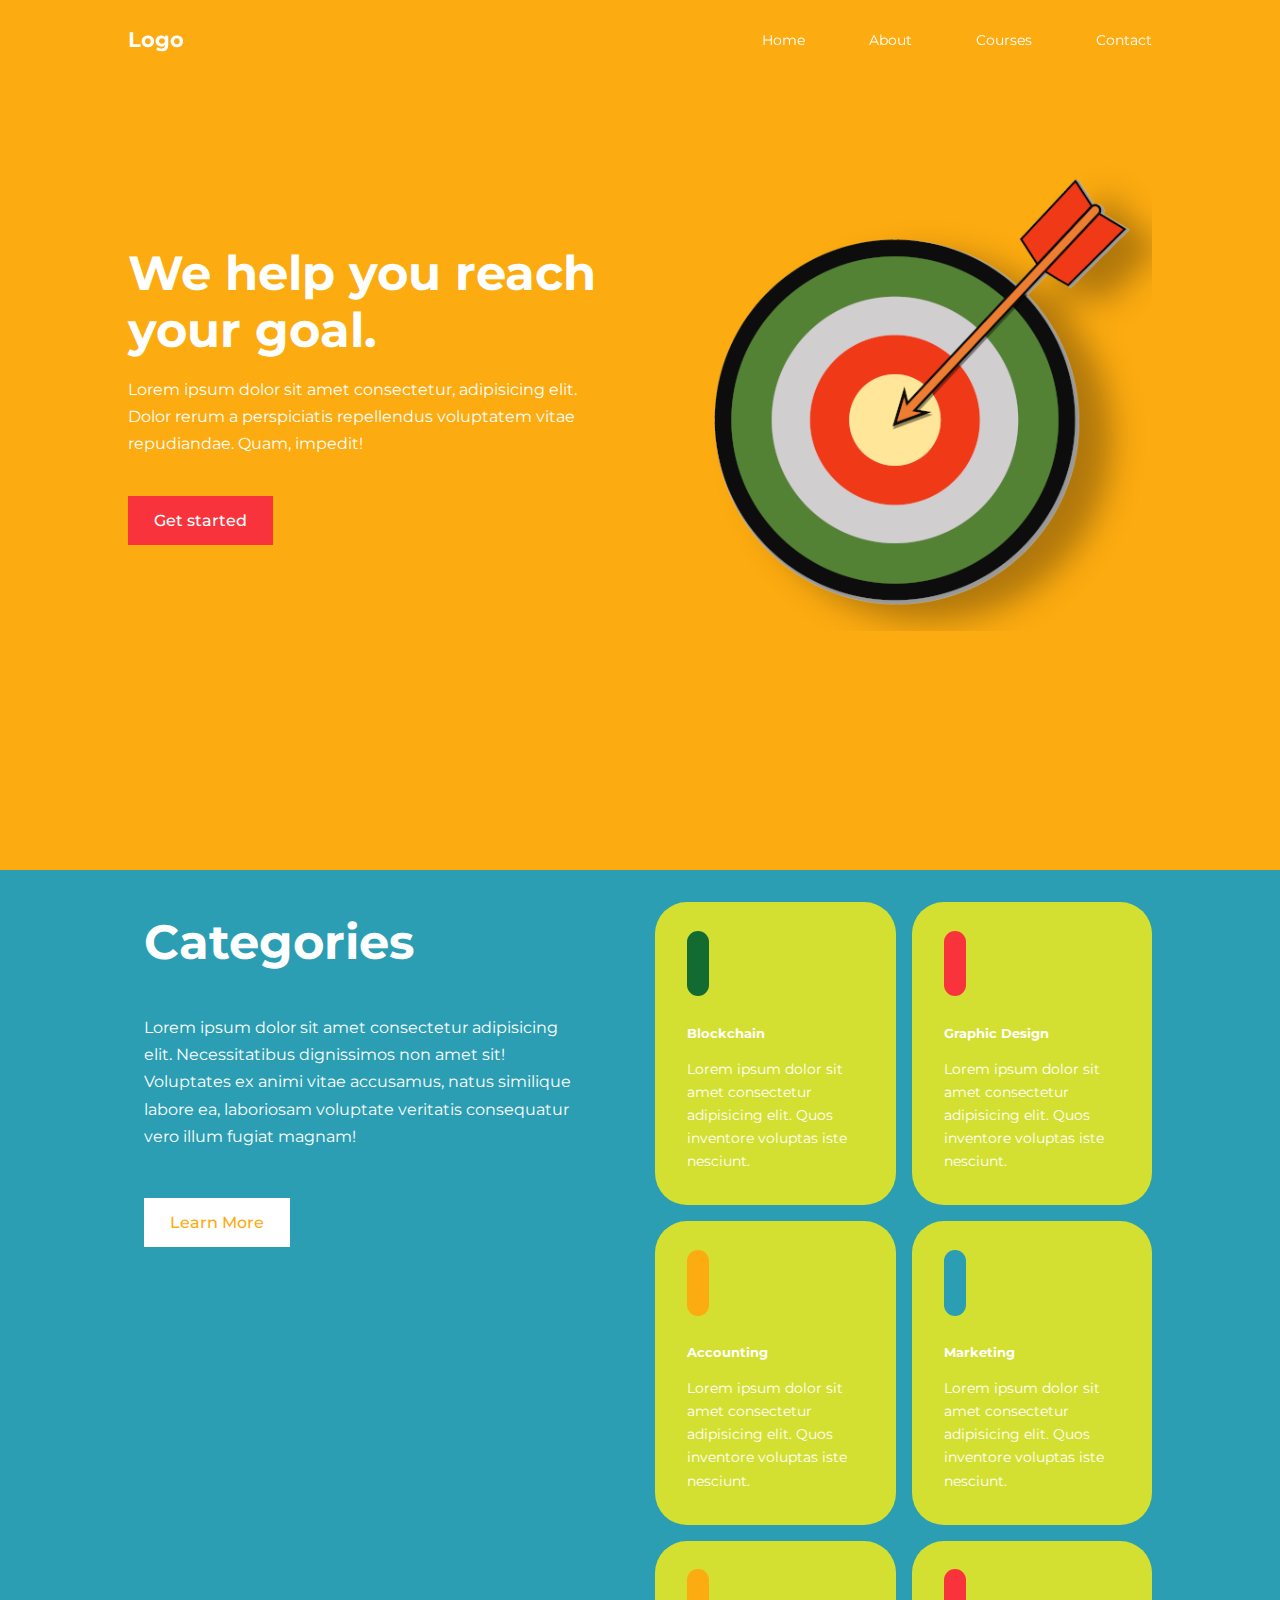
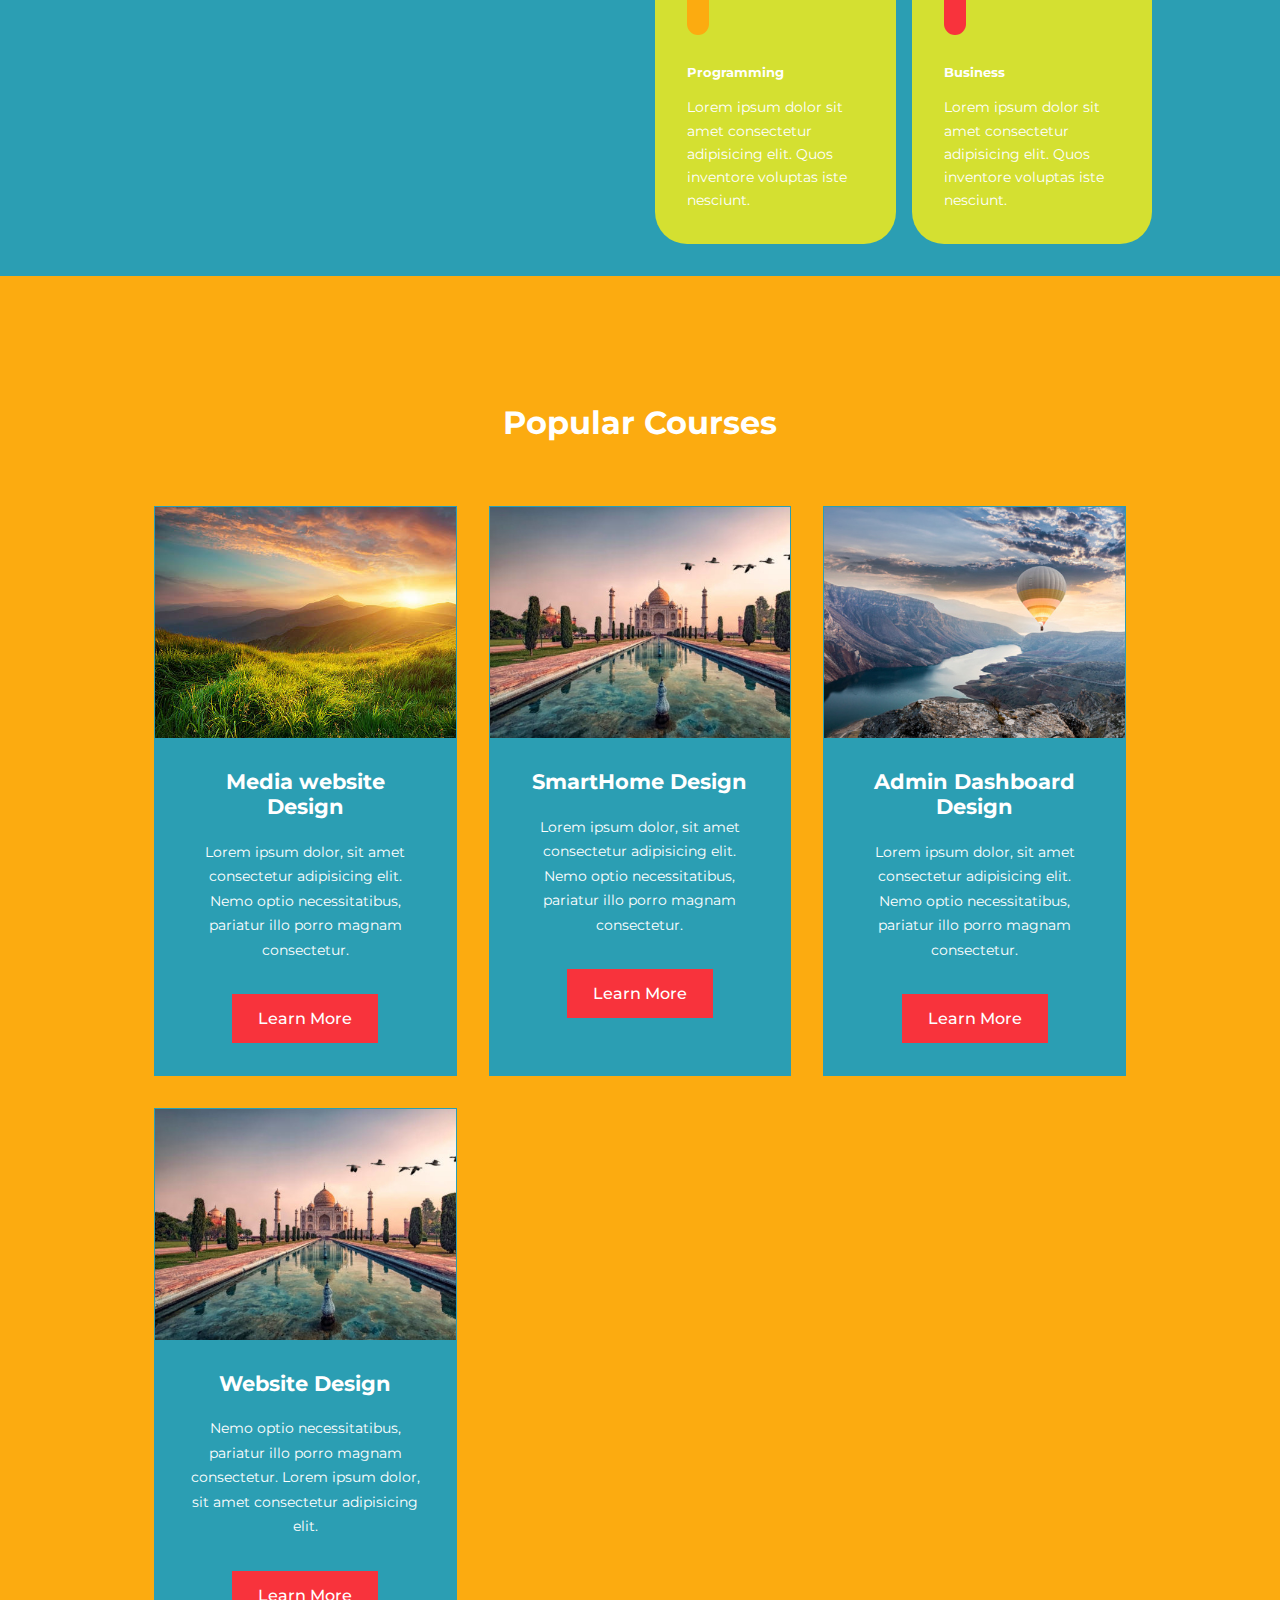
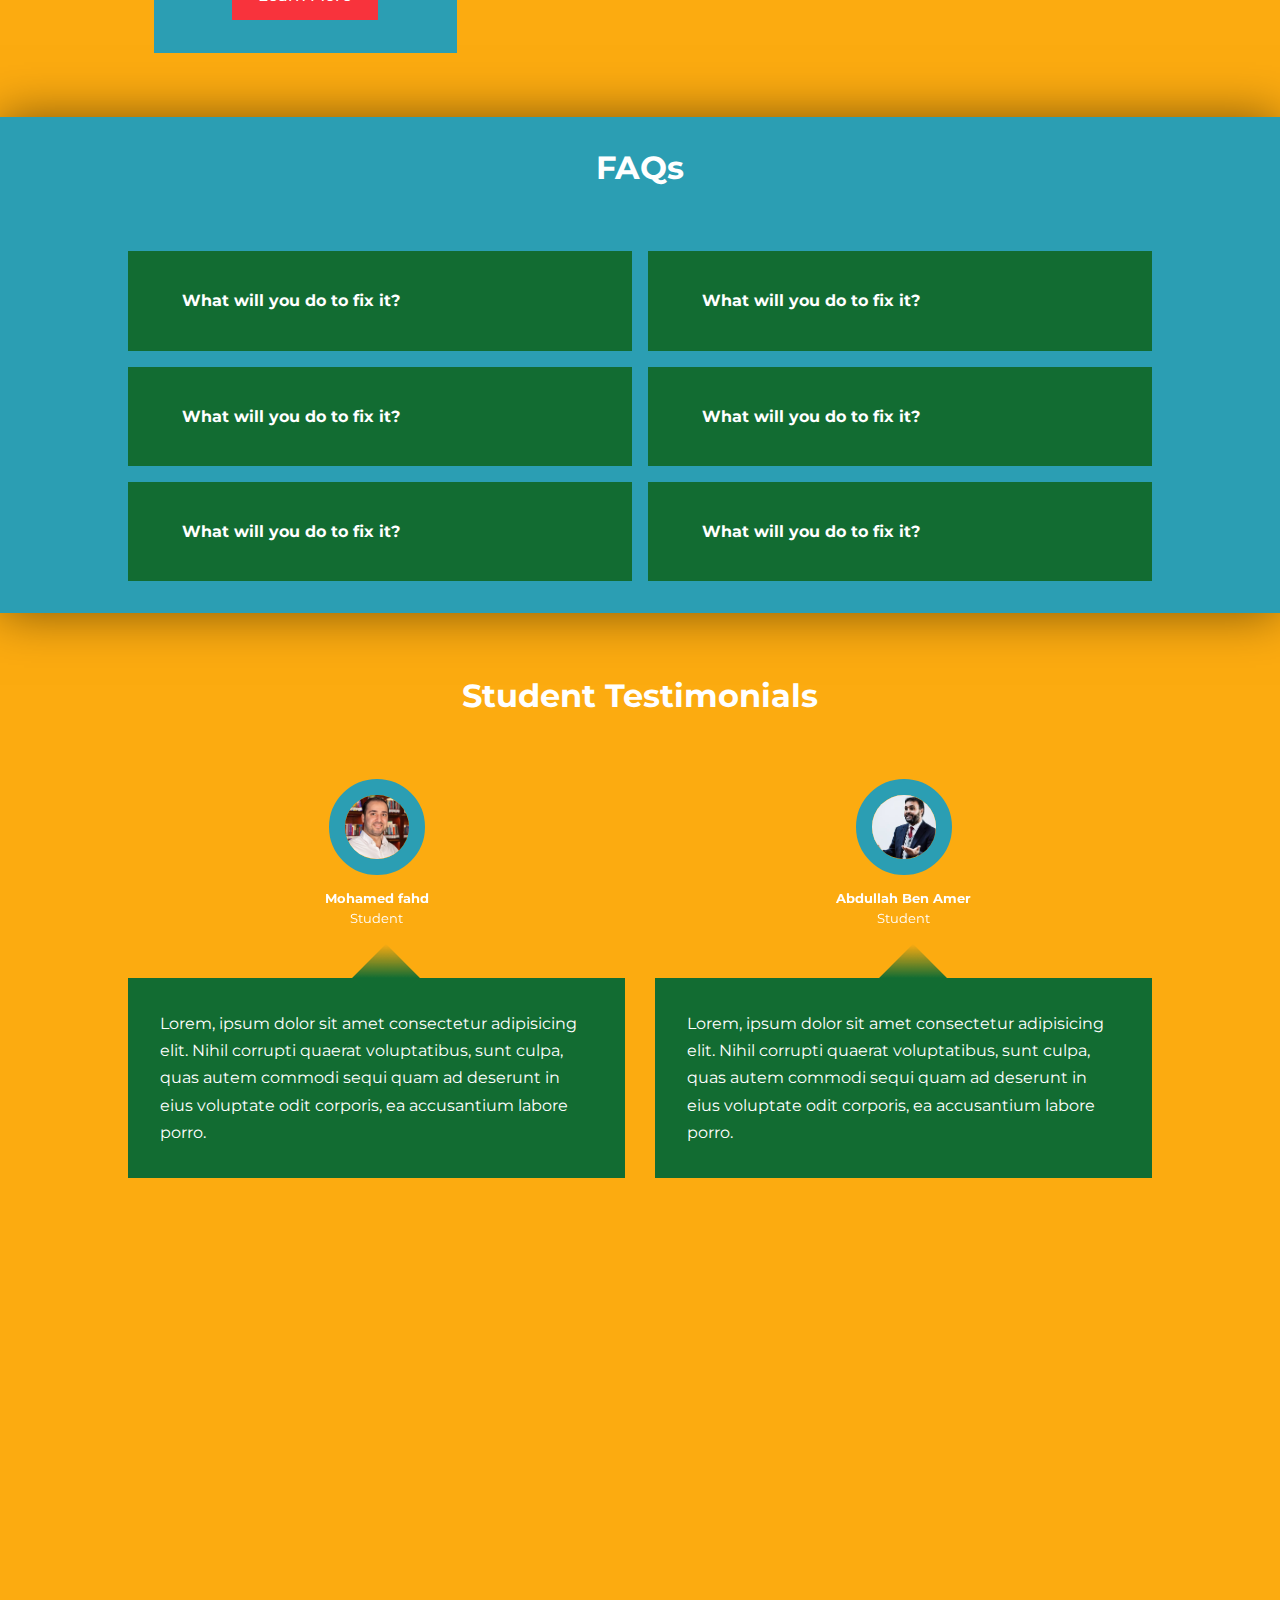
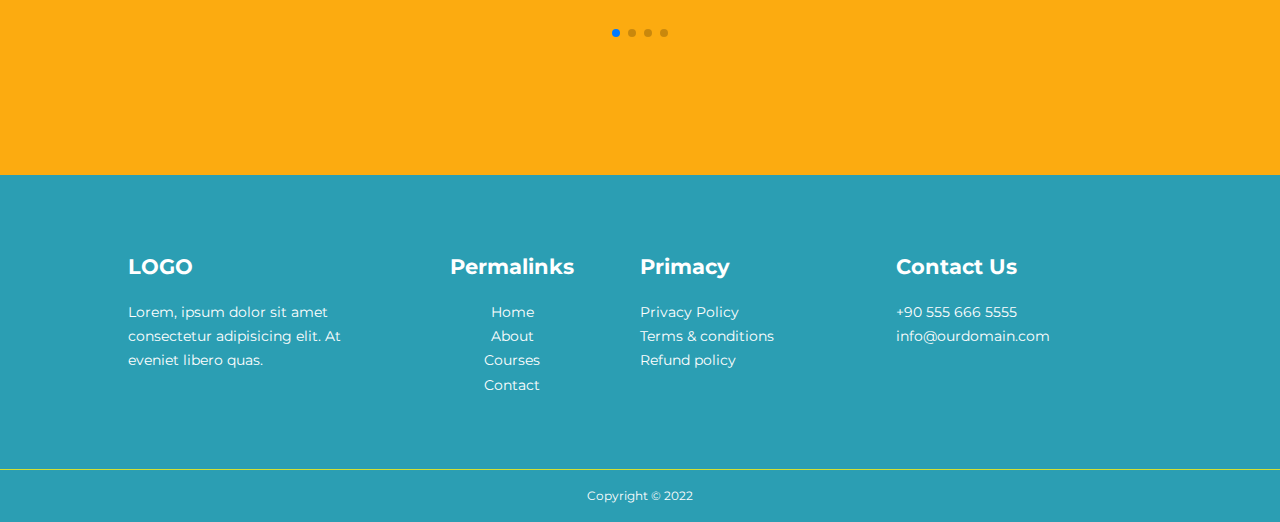
==== commit dacecdeb: "update for contact form and about" ====
--- a/index.html
+++ b/index.html
@@ -104,7 +104,7 @@
 <!-- =========== End of Categories ============= -->
 
 
-<!-- ========= Courses Section ========== -->
+<!-- ========= Start Courses Section ========== -->
 
 <section class="courses">
     <h2>Popular Courses</h2>
@@ -375,4 +375,4 @@
 
 
 </body>
-</html>+</html>
--- a/css/style.css
+++ b/css/style.css
@@ -10,7 +10,7 @@
 
 :root {
 
-    --color-primary: #44af69;
+    --color-primary: #126c32;
     --color-success: #fcab10;
     --color-warning: #2B9EB3;
     --color-danger: #f8333c;
@@ -180,6 +180,7 @@
     overflow: hidden;
 }
 
+/* ==========Header Image ========== */
 .header_right img {
     filter: drop-shadow(2rem 1rem 1rem rgba(0,0,0,0.3));
    
@@ -575,6 +576,11 @@
 
 }
 
+.header_right img {
+    filter: none; /* No drop-Shadow for Mobile*/
+      
+}
+
 /* ======= Categories ======= */
     .categories {
         height: auto;
@@ -614,10 +620,20 @@
      /* ========== Footer ========== */
 
      .footer_container {
-        grid-template-columns: 1fr 1fr;
+        grid-template-columns: 1fr;
+        text-align: center;
         row-gap: 2rem;
      }
-}
-
-
-
+
+     .footer_1 p {
+        margin: 1rem auto;
+     }
+
+     .footer_socials {
+        justify-content: center;
+
+     }
+}
+
+
+
